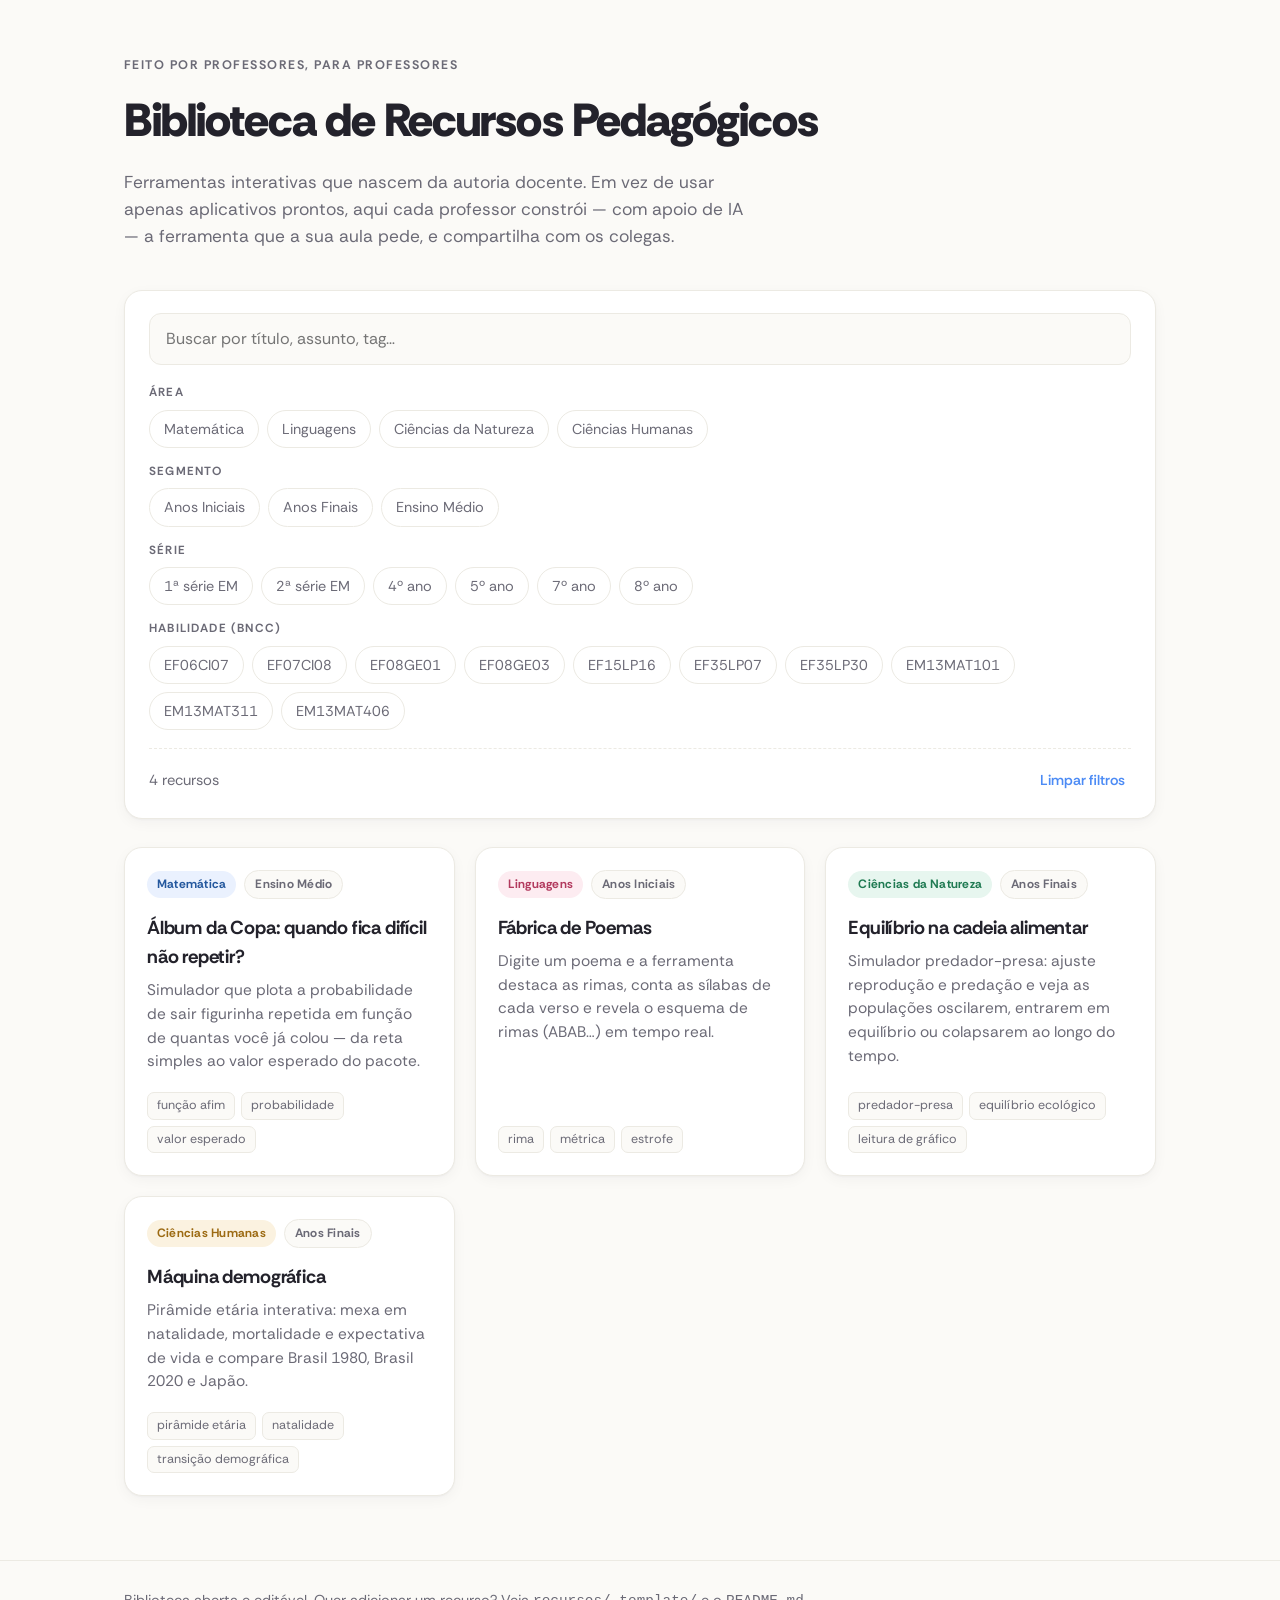
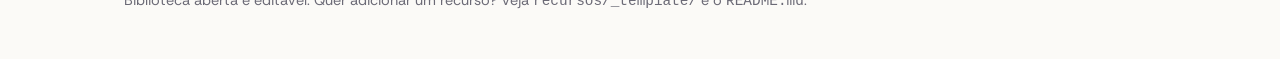
==== index.html @ ad18c8e2 "Cria biblioteca de recursos pedagógicos com 4 recursos iniciais Site estático (HTML/CSS/JS, sem buil" ====
<!DOCTYPE html>
<html lang="pt-BR">
<head>
  <meta charset="UTF-8">
  <meta name="viewport" content="width=device-width, initial-scale=1.0">
  <title>Biblioteca de Recursos Pedagógicos</title>
  <meta name="description" content="Ferramentas interativas criadas por professores, para professores. Filtre por série, área, assunto e habilidade.">
  <link rel="preconnect" href="https://fonts.googleapis.com">
  <link rel="preconnect" href="https://fonts.gstatic.com" crossorigin>
  <link href="https://fonts.googleapis.com/css2?family=Rethink+Sans:ital,wght@0,400..800;1,400..700&display=swap" rel="stylesheet">
  <link rel="stylesheet" href="assets/styles.css">
</head>
<body>
  <header class="site-header">
    <div class="wrap">
      <p class="kicker">Feito por professores, para professores</p>
      <h1>Biblioteca de Recursos Pedagógicos</h1>
      <p>Ferramentas interativas que nascem da autoria docente. Em vez de usar apenas aplicativos prontos, aqui cada professor constrói — com apoio de IA — a ferramenta que a sua aula pede, e compartilha com os colegas.</p>
    </div>
  </header>

  <main class="wrap">
    <section class="filters" aria-label="Filtros">
      <input type="search" class="search" id="search" placeholder="Buscar por título, assunto, tag…" autocomplete="off">

      <div class="filter-group">
        <span class="label">Área</span>
        <div class="chips" id="filter-area"></div>
      </div>
      <div class="filter-group">
        <span class="label">Segmento</span>
        <div class="chips" id="filter-segmento"></div>
      </div>
      <div class="filter-group">
        <span class="label">Série</span>
        <div class="chips" id="filter-serie"></div>
      </div>
      <div class="filter-group">
        <span class="label">Habilidade (BNCC)</span>
        <div class="chips" id="filter-habilidade"></div>
      </div>

      <div class="filters-footer">
        <span class="count" id="count"></span>
        <button class="clear" id="clear">Limpar filtros</button>
      </div>
    </section>

    <section class="grid" id="grid" aria-live="polite"></section>
  </main>

  <footer class="site-footer">
    <div class="wrap">
      Biblioteca aberta e editável. Quer adicionar um recurso? Veja <code>recursos/_template/</code> e o <code>README.md</code>.
    </div>
  </footer>

  <script src="assets/resources.js"></script>
  <script src="assets/filters.js"></script>
</body>
</html>
---- assets/styles.css ----
/* =========================================================================
   Biblioteca de Recursos Pedagógicos — design system compartilhado
   Cores claras, visual convidativo e minimalista. Fonte: Rethink Sans.
   Um único arquivo serve à página inicial e às páginas de recurso.
   ========================================================================= */

:root {
  /* Base */
  --bg: #FBFAF7;
  --surface: #FFFFFF;
  --ink: #23222B;
  --ink-soft: #6B6A76;
  --line: #ECEAE3;
  --radius: 18px;
  --radius-sm: 12px;
  --shadow: 0 1px 2px rgba(35, 34, 43, .04), 0 8px 24px rgba(35, 34, 43, .06);
  --shadow-soft: 0 1px 2px rgba(35, 34, 43, .03), 0 4px 14px rgba(35, 34, 43, .04);

  /* Acentos por área do conhecimento (tons claros) */
  --matematica: #4C8BF5;        --matematica-soft: #EAF1FE;
  --linguagens: #E8688B;        --linguagens-soft: #FDECF1;
  --ciencias-natureza: #37A877; --ciencias-natureza-soft: #E7F6EF;
  --ciencias-humanas: #DB9B2E;  --ciencias-humanas-soft: #FBF2E0;
}

* { box-sizing: border-box; }

html { scroll-behavior: smooth; }

body {
  margin: 0;
  font-family: "Rethink Sans", system-ui, -apple-system, "Segoe UI", sans-serif;
  background: var(--bg);
  color: var(--ink);
  line-height: 1.55;
  -webkit-font-smoothing: antialiased;
}

.wrap { max-width: 1080px; margin: 0 auto; padding: 0 24px; }

a { color: inherit; }

/* ---------- Cabeçalho ---------- */
.site-header { padding: 56px 0 32px; }
.site-header .kicker {
  text-transform: uppercase; letter-spacing: .12em; font-size: .78rem;
  font-weight: 700; color: var(--ink-soft); margin: 0 0 10px;
}
.site-header h1 { font-size: clamp(2rem, 4vw, 2.9rem); font-weight: 800; margin: 0 0 12px; letter-spacing: -.02em; }
.site-header p { max-width: 62ch; font-size: 1.08rem; color: var(--ink-soft); margin: 0; }

/* ---------- Barra de filtros ---------- */
.filters {
  background: var(--surface); border: 1px solid var(--line);
  border-radius: var(--radius); box-shadow: var(--shadow-soft);
  padding: 22px 24px; margin: 8px 0 28px;
}
.filters .search {
  width: 100%; padding: 13px 16px; font: inherit; color: var(--ink);
  background: var(--bg); border: 1px solid var(--line); border-radius: var(--radius-sm);
  margin-bottom: 18px;
}
.filters .search:focus { outline: 2px solid var(--matematica); outline-offset: 1px; }

.filter-group { margin-bottom: 14px; }
.filter-group:last-child { margin-bottom: 0; }
.filter-group > .label {
  display: block; font-size: .74rem; font-weight: 700; text-transform: uppercase;
  letter-spacing: .1em; color: var(--ink-soft); margin-bottom: 8px;
}
.chips { display: flex; flex-wrap: wrap; gap: 8px; }
.chip {
  font: inherit; font-size: .9rem; cursor: pointer;
  padding: 7px 14px; border-radius: 999px;
  border: 1px solid var(--line); background: var(--surface); color: var(--ink-soft);
  transition: all .15s ease;
}
.chip:hover { border-color: #d9d7cf; color: var(--ink); }
.chip[aria-pressed="true"] { background: var(--ink); border-color: var(--ink); color: #fff; }

.filters-footer {
  display: flex; align-items: center; justify-content: space-between;
  margin-top: 18px; padding-top: 16px; border-top: 1px dashed var(--line);
}
.count { font-size: .92rem; color: var(--ink-soft); }
.clear {
  font: inherit; font-size: .9rem; background: none; border: none; cursor: pointer;
  color: var(--matematica); font-weight: 600; padding: 4px 6px;
}
.clear:hover { text-decoration: underline; }

/* ---------- Grade de cards ---------- */
.grid {
  display: grid; grid-template-columns: repeat(auto-fill, minmax(300px, 1fr));
  gap: 20px; padding-bottom: 64px;
}
.card {
  display: flex; flex-direction: column; text-decoration: none;
  background: var(--surface); border: 1px solid var(--line);
  border-radius: var(--radius); box-shadow: var(--shadow-soft);
  padding: 22px; transition: transform .16s ease, box-shadow .16s ease;
}
.card:hover { transform: translateY(-3px); box-shadow: var(--shadow); }
.card .top { display: flex; align-items: center; gap: 8px; margin-bottom: 14px; flex-wrap: wrap; }
.card h3 { font-size: 1.18rem; font-weight: 700; margin: 0 0 8px; letter-spacing: -.01em; }
.card .resumo { font-size: .96rem; color: var(--ink-soft); margin: 0 0 18px; flex: 1; }
.card .meta { display: flex; flex-wrap: wrap; gap: 6px; }

/* Tags de área e segmento */
.badge {
  font-size: .76rem; font-weight: 700; letter-spacing: .02em;
  padding: 4px 10px; border-radius: 999px; white-space: nowrap;
}
.badge.seg { background: var(--bg); color: var(--ink-soft); border: 1px solid var(--line); }
.tag {
  font-size: .78rem; padding: 3px 9px; border-radius: 7px;
  background: var(--bg); color: var(--ink-soft); border: 1px solid var(--line);
}

/* Cores por área */
.area-matematica        { background: var(--matematica-soft);        color: #24589e; }
.area-linguagens        { background: var(--linguagens-soft);        color: #b23a5e; }
.area-ciencias-natureza { background: var(--ciencias-natureza-soft); color: #1f7a52; }
.area-ciencias-humanas  { background: var(--ciencias-humanas-soft);  color: #9c6a12; }

.empty { grid-column: 1 / -1; text-align: center; color: var(--ink-soft); padding: 48px 0; }

/* =========================================================================
   Páginas de recurso
   ========================================================================= */
.resource { padding-bottom: 72px; }
.backlink {
  display: inline-flex; align-items: center; gap: 6px; text-decoration: none;
  color: var(--ink-soft); font-weight: 600; font-size: .92rem; margin: 32px 0 8px;
}
.backlink:hover { color: var(--ink); }

.resource-head { padding: 8px 0 28px; border-bottom: 1px solid var(--line); margin-bottom: 32px; }
.resource-head .top { display: flex; gap: 8px; flex-wrap: wrap; margin-bottom: 16px; }
.resource-head h1 { font-size: clamp(1.7rem, 3.5vw, 2.5rem); font-weight: 800; margin: 0 0 10px; letter-spacing: -.02em; }
.resource-head .lead { font-size: 1.1rem; color: var(--ink-soft); max-width: 68ch; margin: 0; }

.panel {
  background: var(--surface); border: 1px solid var(--line);
  border-radius: var(--radius); box-shadow: var(--shadow-soft);
  padding: 26px; margin-bottom: 26px;
}
.panel h2 { font-size: 1.25rem; font-weight: 700; margin: 0 0 16px; letter-spacing: -.01em; }
.panel h3 { font-size: 1.02rem; font-weight: 700; margin: 22px 0 8px; }
.panel p  { color: var(--ink); margin: 0 0 12px; }
.panel .muted { color: var(--ink-soft); font-size: .95rem; }

/* Controles dos simuladores */
.controls { display: grid; grid-template-columns: repeat(auto-fit, minmax(220px, 1fr)); gap: 20px; margin-bottom: 6px; }
.control label { display: block; font-weight: 600; font-size: .92rem; margin-bottom: 8px; }
.control label .val { float: right; color: var(--ink-soft); font-variant-numeric: tabular-nums; }
.control input[type="range"] { width: 100%; accent-color: var(--matematica); }
.control select, .control input[type="number"] {
  width: 100%; padding: 9px 12px; font: inherit; border: 1px solid var(--line);
  border-radius: var(--radius-sm); background: var(--bg); color: var(--ink);
}
.seg-toggle { display: inline-flex; background: var(--bg); border: 1px solid var(--line); border-radius: 999px; padding: 4px; gap: 4px; }
.seg-toggle button {
  font: inherit; font-size: .9rem; border: none; background: none; cursor: pointer;
  padding: 7px 16px; border-radius: 999px; color: var(--ink-soft); font-weight: 600;
}
.seg-toggle button[aria-pressed="true"] { background: var(--surface); color: var(--ink); box-shadow: var(--shadow-soft); }

.chart-box { position: relative; height: 380px; margin-top: 22px; }

.readouts { display: grid; grid-template-columns: repeat(auto-fit, minmax(150px, 1fr)); gap: 14px; margin-top: 22px; }
.readout { background: var(--bg); border: 1px solid var(--line); border-radius: var(--radius-sm); padding: 14px 16px; }
.readout .k { font-size: .78rem; text-transform: uppercase; letter-spacing: .06em; color: var(--ink-soft); font-weight: 700; }
.readout .v { font-size: 1.5rem; font-weight: 800; letter-spacing: -.02em; font-variant-numeric: tabular-nums; }

.btn {
  font: inherit; font-weight: 600; cursor: pointer; border: 1px solid var(--line);
  background: var(--surface); color: var(--ink); padding: 10px 18px; border-radius: var(--radius-sm);
}
.btn:hover { border-color: #d9d7cf; }
.btn.primary { background: var(--ink); color: #fff; border-color: var(--ink); }

/* Metadados: habilidades e séries */
.meta-grid { display: grid; grid-template-columns: 1fr 1fr; gap: 26px; }
@media (max-width: 640px) { .meta-grid { grid-template-columns: 1fr; } }
.skill { padding: 12px 0; border-bottom: 1px dashed var(--line); }
.skill:last-child { border-bottom: none; }
.skill code { font-weight: 800; font-size: .92rem; }
.skill .desc { display: block; color: var(--ink-soft); font-size: .93rem; margin-top: 2px; }
.pill-list { display: flex; flex-wrap: wrap; gap: 8px; }
.pill { background: var(--bg); border: 1px solid var(--line); border-radius: 999px; padding: 6px 14px; font-size: .92rem; }

.note { background: var(--bg); border-left: 3px solid var(--matematica); border-radius: 6px; padding: 14px 18px; margin: 16px 0; }
.note strong { font-weight: 700; }

/* Área-tema aplicada por página (muda o acento) */
.theme-matematica        { --matematica: #4C8BF5; }
.theme-linguagens        input[type="range"] { accent-color: var(--linguagens); }
.theme-ciencias-natureza input[type="range"] { accent-color: var(--ciencias-natureza); }
.theme-ciencias-humanas  input[type="range"] { accent-color: var(--ciencias-humanas); }

.site-footer { border-top: 1px solid var(--line); padding: 28px 0 48px; color: var(--ink-soft); font-size: .9rem; }
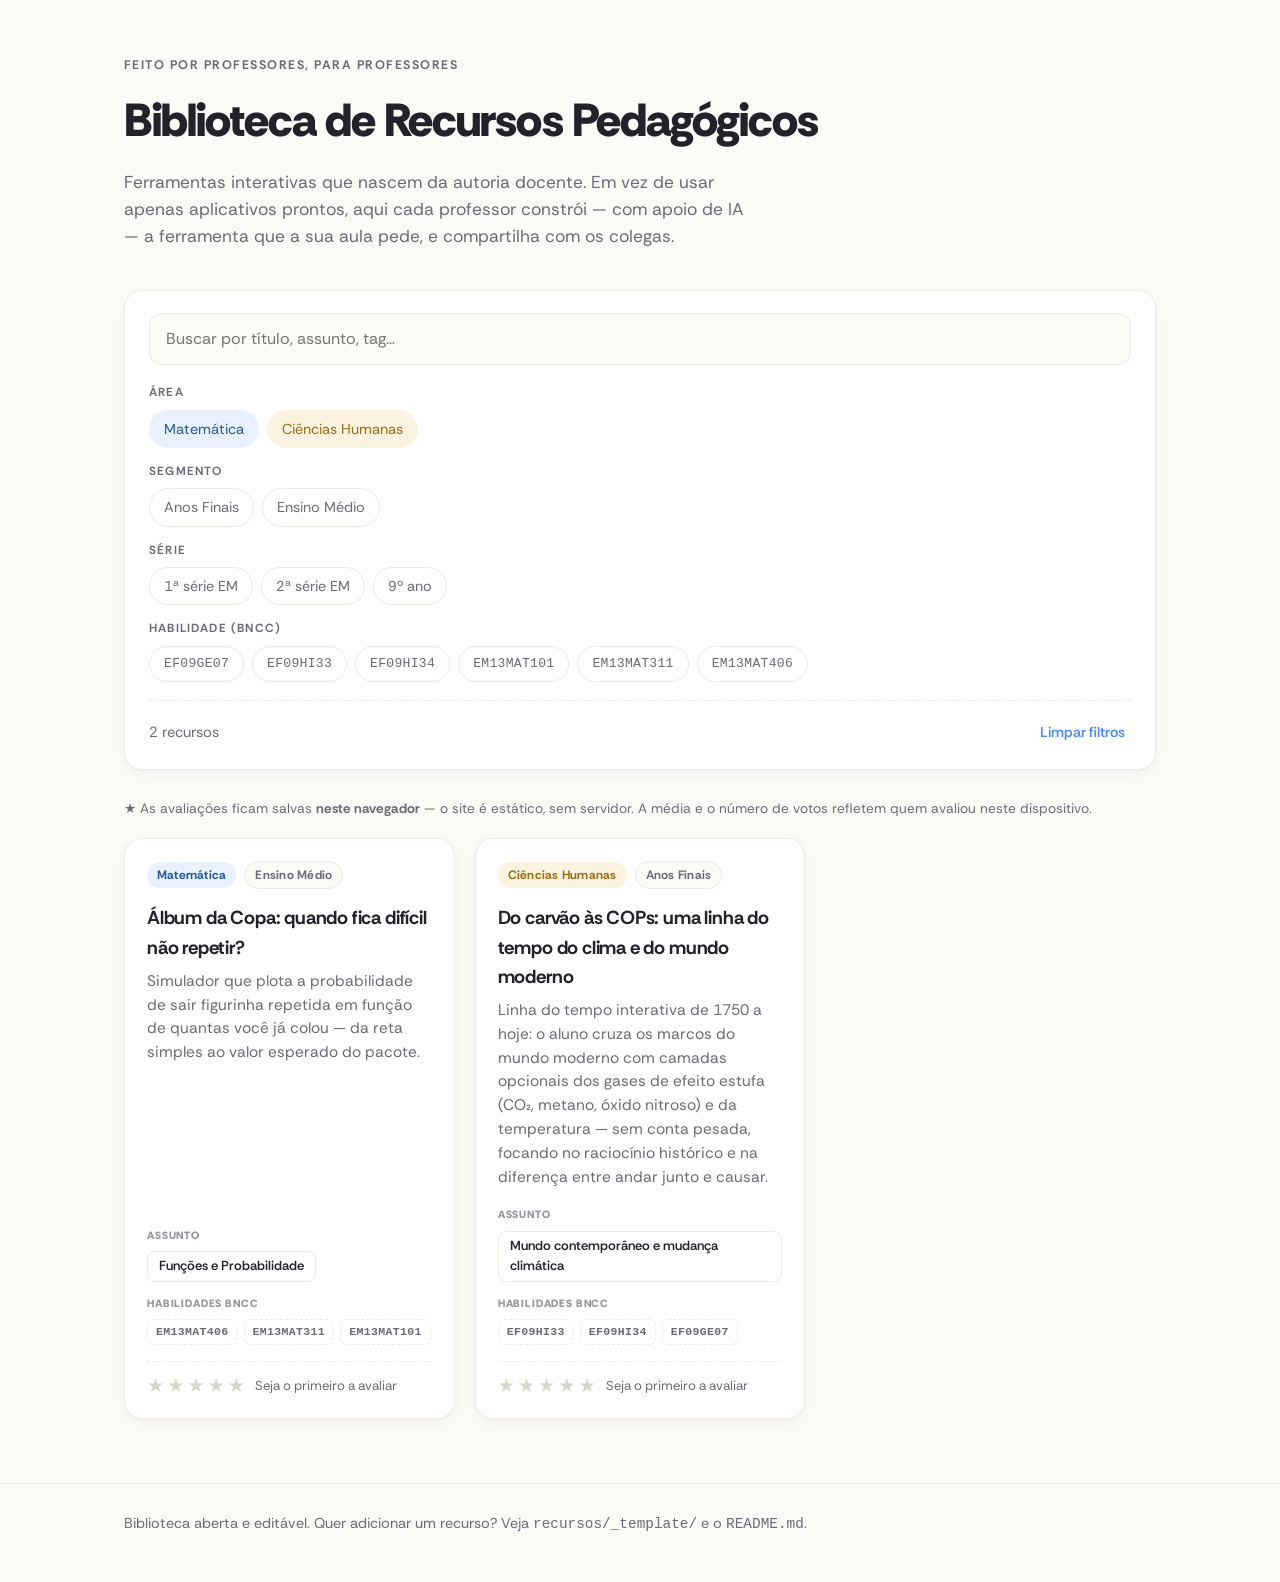
==== commit a0dfc0f0: "Adiciona avaliação por estrelas nos cards, com média e número de votos - Cada card ganha 5 estrelas " ====
--- a/index.html
+++ b/index.html
@@ -46,6 +46,7 @@
       </div>
     </section>
 
+    <p class="grid-note">★ As avaliações ficam salvas <strong>neste navegador</strong> — o site é estático, sem servidor. A média e o número de votos refletem quem avaliou neste dispositivo.</p>
     <section class="grid" id="grid" aria-live="polite"></section>
   </main>
 
@@ -56,6 +57,7 @@
   </footer>
 
   <script src="assets/resources.js"></script>
+  <script src="assets/ratings.js"></script>
   <script src="assets/filters.js"></script>
 </body>
 </html>
--- a/assets/styles.css
+++ b/assets/styles.css
@@ -89,6 +89,21 @@
 }
 .clear:hover { text-decoration: underline; }
 
+/* Chips do filtro de Área: mesma paleta dos cards (fundo suave + texto da
+   cor da área). Selecionado = cor cheia da área com texto branco. */
+.chip.area-matematica        { background: var(--matematica-soft);        color: #24589e; border-color: transparent; }
+.chip.area-linguagens        { background: var(--linguagens-soft);        color: #b23a5e; border-color: transparent; }
+.chip.area-ciencias-natureza { background: var(--ciencias-natureza-soft); color: #1f7a52; border-color: transparent; }
+.chip.area-ciencias-humanas  { background: var(--ciencias-humanas-soft);  color: #9c6a12; border-color: transparent; }
+.chip.chip-area:hover { filter: brightness(.97); }
+.chip.area-matematica[aria-pressed="true"]        { background: #24589e; color: #fff; border-color: #24589e; }
+.chip.area-linguagens[aria-pressed="true"]        { background: #b23a5e; color: #fff; border-color: #b23a5e; }
+.chip.area-ciencias-natureza[aria-pressed="true"] { background: #1f7a52; color: #fff; border-color: #1f7a52; }
+.chip.area-ciencias-humanas[aria-pressed="true"]  { background: #9c6a12; color: #fff; border-color: #9c6a12; }
+
+/* Chips do filtro de Habilidade: mesmo visual de código monoespaçado dos cards */
+.chip.chip-hab { font-family: ui-monospace, SFMono-Regular, Menlo, monospace; font-size: .82rem; letter-spacing: .02em; }
+
 /* ---------- Grade de cards ---------- */
 .grid {
   display: grid; grid-template-columns: repeat(auto-fill, minmax(300px, 1fr));
@@ -104,17 +119,31 @@
 .card .top { display: flex; align-items: center; gap: 8px; margin-bottom: 14px; flex-wrap: wrap; }
 .card h3 { font-size: 1.18rem; font-weight: 700; margin: 0 0 8px; letter-spacing: -.01em; }
 .card .resumo { font-size: .96rem; color: var(--ink-soft); margin: 0 0 18px; flex: 1; }
-.card .meta { display: flex; flex-wrap: wrap; gap: 6px; }
-
-/* Tags de área e segmento */
+
+/* Badges de topo: Área (colorida) e Segmento (contornada) */
 .badge {
   font-size: .76rem; font-weight: 700; letter-spacing: .02em;
   padding: 4px 10px; border-radius: 999px; white-space: nowrap;
 }
 .badge.seg { background: var(--bg); color: var(--ink-soft); border: 1px solid var(--line); }
-.tag {
-  font-size: .78rem; padding: 3px 9px; border-radius: 7px;
-  background: var(--bg); color: var(--ink-soft); border: 1px solid var(--line);
+
+/* Facetas rotuladas do card: cada dimensão (Assunto, Habilidades) tem um
+   micro-rótulo, para deixar clara a distinção entre elas. */
+.card-facets { display: flex; flex-direction: column; gap: 14px; }
+.facet { display: flex; flex-direction: column; gap: 7px; }
+.facet-label {
+  font-size: .66rem; text-transform: uppercase; letter-spacing: .08em;
+  font-weight: 800; color: var(--ink-soft); opacity: .7;
+}
+.facet-vals { display: flex; flex-wrap: wrap; gap: 6px; }
+.assunto-chip {
+  font-size: .82rem; font-weight: 600; padding: 4px 11px; border-radius: 8px;
+  background: var(--surface); color: var(--ink); border: 1px solid var(--line);
+}
+.hab {
+  font-size: .72rem; font-weight: 700; letter-spacing: .03em;
+  padding: 3px 8px; border-radius: 6px; border: 1px dashed var(--line);
+  color: var(--ink-soft); font-family: ui-monospace, SFMono-Regular, Menlo, monospace;
 }
 
 /* Cores por área */
@@ -122,6 +151,27 @@
 .area-linguagens        { background: var(--linguagens-soft);        color: #b23a5e; }
 .area-ciencias-natureza { background: var(--ciencias-natureza-soft); color: #1f7a52; }
 .area-ciencias-humanas  { background: var(--ciencias-humanas-soft);  color: #9c6a12; }
+
+/* Avaliação por estrelas no rodapé do card */
+.rating {
+  display: flex; align-items: center; flex-wrap: wrap; gap: 10px;
+  margin-top: 16px; padding-top: 14px; border-top: 1px dashed var(--line);
+}
+.stars { display: inline-flex; gap: 3px; }
+.star {
+  font-size: 1.2rem; line-height: 1; cursor: pointer; color: #D9D6CC;
+  user-select: none; transition: color .12s ease, transform .08s ease;
+}
+.star:hover { transform: scale(1.12); }
+.star.on { color: #E8A81B; }
+/* Durante a pré-visualização (mouse em cima), só as estrelas percorridas acendem */
+.stars.previewing .star { color: #D9D6CC; }
+.stars.previewing .star.hover { color: #F2B01E; }
+.rating-meta { font-size: .82rem; color: var(--ink-soft); }
+.rating-meta strong { color: var(--ink); font-weight: 800; font-variant-numeric: tabular-nums; }
+
+/* Aviso discreto de que os votos ficam no navegador (site sem servidor) */
+.grid-note { color: var(--ink-soft); font-size: .85rem; margin: 0 0 18px; }
 
 .empty { grid-column: 1 / -1; text-align: center; color: var(--ink-soft); padding: 48px 0; }
 
@@ -159,6 +209,11 @@
   width: 100%; padding: 9px 12px; font: inherit; border: 1px solid var(--line);
   border-radius: var(--radius-sm); background: var(--bg); color: var(--ink);
 }
+/* Par slider + campo numérico (deve vir DEPOIS da regra geral acima para
+   sobrescrever a largura de 100% do campo numérico) */
+.input-pair { display: flex; align-items: center; gap: 12px; }
+.input-pair input[type="range"] { flex: 1 1 auto; min-width: 0; width: auto; }
+.input-pair input[type="number"] { flex: 0 0 88px; width: 88px; }
 .seg-toggle { display: inline-flex; background: var(--bg); border: 1px solid var(--line); border-radius: 999px; padding: 4px; gap: 4px; }
 .seg-toggle button {
   font: inherit; font-size: .9rem; border: none; background: none; cursor: pointer;
@@ -169,9 +224,14 @@
 .chart-box { position: relative; height: 380px; margin-top: 22px; }
 
 .readouts { display: grid; grid-template-columns: repeat(auto-fit, minmax(150px, 1fr)); gap: 14px; margin-top: 22px; }
-.readout { background: var(--bg); border: 1px solid var(--line); border-radius: var(--radius-sm); padding: 14px 16px; }
+/* Coluna flex + número pino na base: rótulos com 1 ou 2 linhas não desalinham
+   mais os big numbers entre caixas (a grade iguala a altura de cada linha). */
+.readout {
+  background: var(--bg); border: 1px solid var(--line); border-radius: var(--radius-sm);
+  padding: 16px; display: flex; flex-direction: column; gap: 10px; text-align: center;
+}
 .readout .k { font-size: .78rem; text-transform: uppercase; letter-spacing: .06em; color: var(--ink-soft); font-weight: 700; }
-.readout .v { font-size: 1.5rem; font-weight: 800; letter-spacing: -.02em; font-variant-numeric: tabular-nums; }
+.readout .v { font-size: 1.5rem; font-weight: 800; letter-spacing: -.02em; font-variant-numeric: tabular-nums; margin-top: auto; }
 
 .btn {
   font: inherit; font-weight: 600; cursor: pointer; border: 1px solid var(--line);
@@ -199,4 +259,81 @@
 .theme-ciencias-natureza input[type="range"] { accent-color: var(--ciencias-natureza); }
 .theme-ciencias-humanas  input[type="range"] { accent-color: var(--ciencias-humanas); }
 
+/* Camadas opcionais (checkbox) e linha do tempo — usado no recurso de Ciências Humanas */
+.layers { display: flex; flex-wrap: wrap; gap: 12px; margin: 4px 0 20px; }
+.layer {
+  display: inline-flex; align-items: center; gap: 9px; cursor: pointer;
+  font-size: .95rem; font-weight: 600; color: var(--ink);
+  background: var(--bg); border: 1px solid var(--line); border-radius: 999px; padding: 9px 16px;
+}
+.layer:hover { border-color: #d9d7cf; }
+.layer input { width: 16px; height: 16px; accent-color: var(--ciencias-humanas); cursor: pointer; }
+.layer .swatch { width: 14px; height: 4px; border-radius: 2px; }
+
+.year-display { display: flex; align-items: baseline; gap: 10px; margin-bottom: 4px; }
+.year-display .yr { font-size: 2.1rem; font-weight: 800; letter-spacing: -.02em; font-variant-numeric: tabular-nums; }
+.year-display .cap { color: var(--ink-soft); font-size: .9rem; font-weight: 600; }
+
+.tipo-tag {
+  font-size: .7rem; font-weight: 800; text-transform: uppercase; letter-spacing: .05em;
+  padding: 3px 9px; border-radius: 999px; color: #fff;
+}
+.tipo-energia   { background: #2563EB; }
+.tipo-sociedade { background: #D97706; }
+.tipo-clima     { background: #16A34A; }
+.tipo-acordos   { background: #4338CA; }
+
+.event-card { background: var(--bg); border: 1px solid var(--line); border-radius: var(--radius-sm); padding: 18px 20px; margin-top: 22px; }
+.event-card .head { display: flex; align-items: center; gap: 10px; }
+.event-card .yr { font-weight: 800; font-size: 1.15rem; font-variant-numeric: tabular-nums; }
+.event-card h3 { margin: 12px 0 6px; font-size: 1.12rem; }
+.event-card p { margin: 0; }
+.event-card .src { color: var(--ink-soft); font-size: .84rem; margin-top: 10px; font-style: italic; }
+
+.event-strip { display: flex; flex-wrap: wrap; gap: 8px; margin-top: 20px; }
+.event-btn {
+  font: inherit; font-size: .85rem; cursor: pointer; display: inline-flex; align-items: center; gap: 7px;
+  border: 1px solid var(--line); background: var(--surface); color: var(--ink-soft);
+  border-radius: 999px; padding: 6px 13px;
+}
+.event-btn:hover { border-color: #d9d7cf; color: var(--ink); }
+.event-btn[aria-pressed="true"] { background: var(--ink); border-color: var(--ink); color: #fff; }
+.event-btn .dot { width: 8px; height: 8px; border-radius: 50%; flex: 0 0 auto; }
+
+/* Slider de ano com largura ajustada por JS (alignSlider) para casar
+   exatamente com a área de plotagem do gráfico logo abaixo. O thumb tem
+   20px fixos para que a compensação de alinhamento seja previsível. */
+.year-slider-wrap { margin: 2px 0 0; }
+.year-range {
+  -webkit-appearance: none; appearance: none; width: 100%; height: 8px;
+  border-radius: 999px; background: var(--line); outline: none; margin: 0; cursor: pointer;
+}
+.year-range::-webkit-slider-thumb {
+  -webkit-appearance: none; appearance: none; width: 20px; height: 20px; border-radius: 50%;
+  background: var(--ciencias-humanas); border: 3px solid #fff; box-shadow: 0 1px 4px rgba(0,0,0,.25); cursor: pointer;
+}
+.year-range::-moz-range-thumb {
+  width: 20px; height: 20px; border-radius: 50%;
+  background: var(--ciencias-humanas); border: 3px solid #fff; box-shadow: 0 1px 4px rgba(0,0,0,.25); cursor: pointer;
+}
+.year-range::-moz-range-track { height: 8px; border-radius: 999px; background: var(--line); }
+
+/* Balãozinho que aparece ao passar o mouse sobre uma bolinha de evento */
+.chart-tip {
+  position: absolute; z-index: 5; pointer-events: none; transform: translate(-50%, -100%);
+  background: var(--ink); color: #fff; font-size: .8rem; font-weight: 600; max-width: 240px;
+  padding: 6px 10px; border-radius: 8px; box-shadow: var(--shadow); opacity: 0; transition: opacity .1s ease;
+}
+.chart-tip::after {
+  content: ""; position: absolute; left: 50%; top: 100%; transform: translateX(-50%);
+  border: 5px solid transparent; border-top-color: var(--ink);
+}
+.chart-tip .yr { opacity: .65; margin-right: 5px; }
+
+/* Glossário de termos e unidades */
+.glossario { list-style: none; padding: 0; margin: 0; }
+.glossario li { padding: 13px 0; border-bottom: 1px dashed var(--line); }
+.glossario li:last-child { border-bottom: none; }
+.glossario .term { font-weight: 800; }
+
 .site-footer { border-top: 1px solid var(--line); padding: 28px 0 48px; color: var(--ink-soft); font-size: .9rem; }
